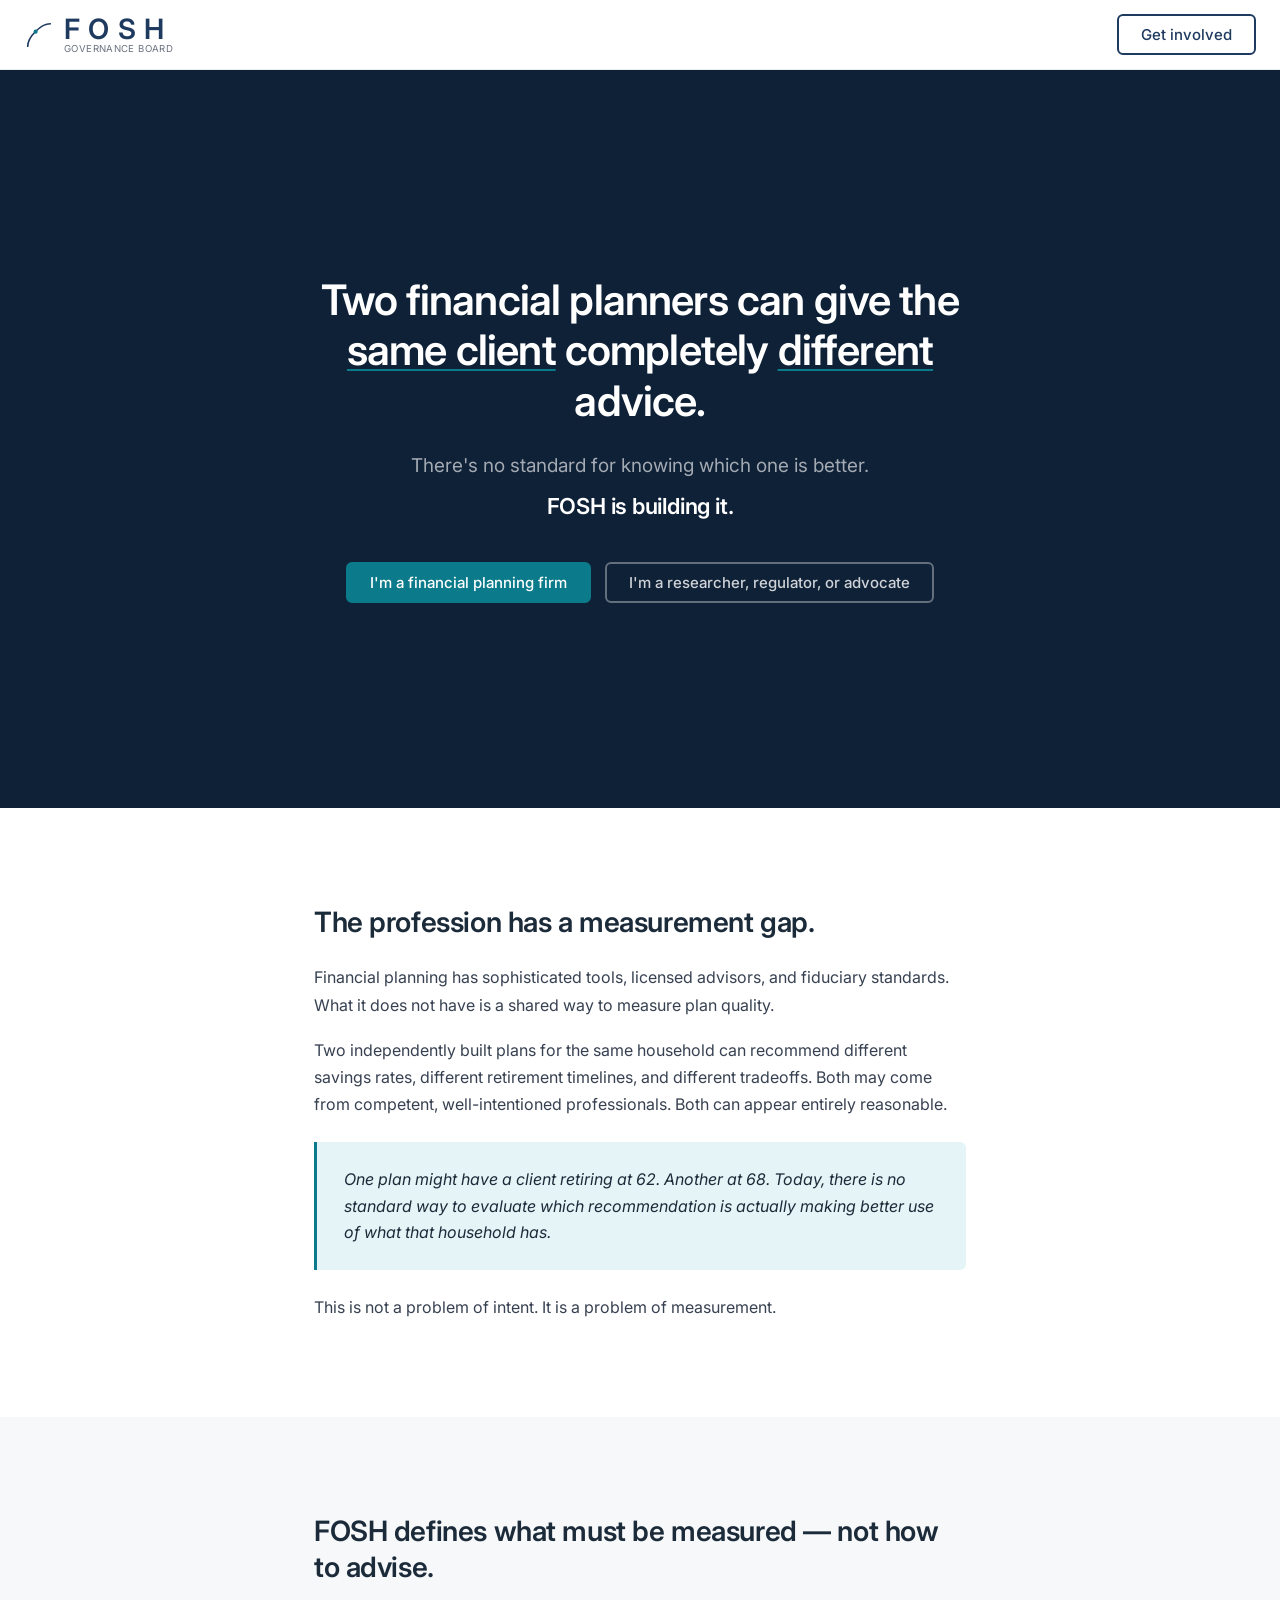
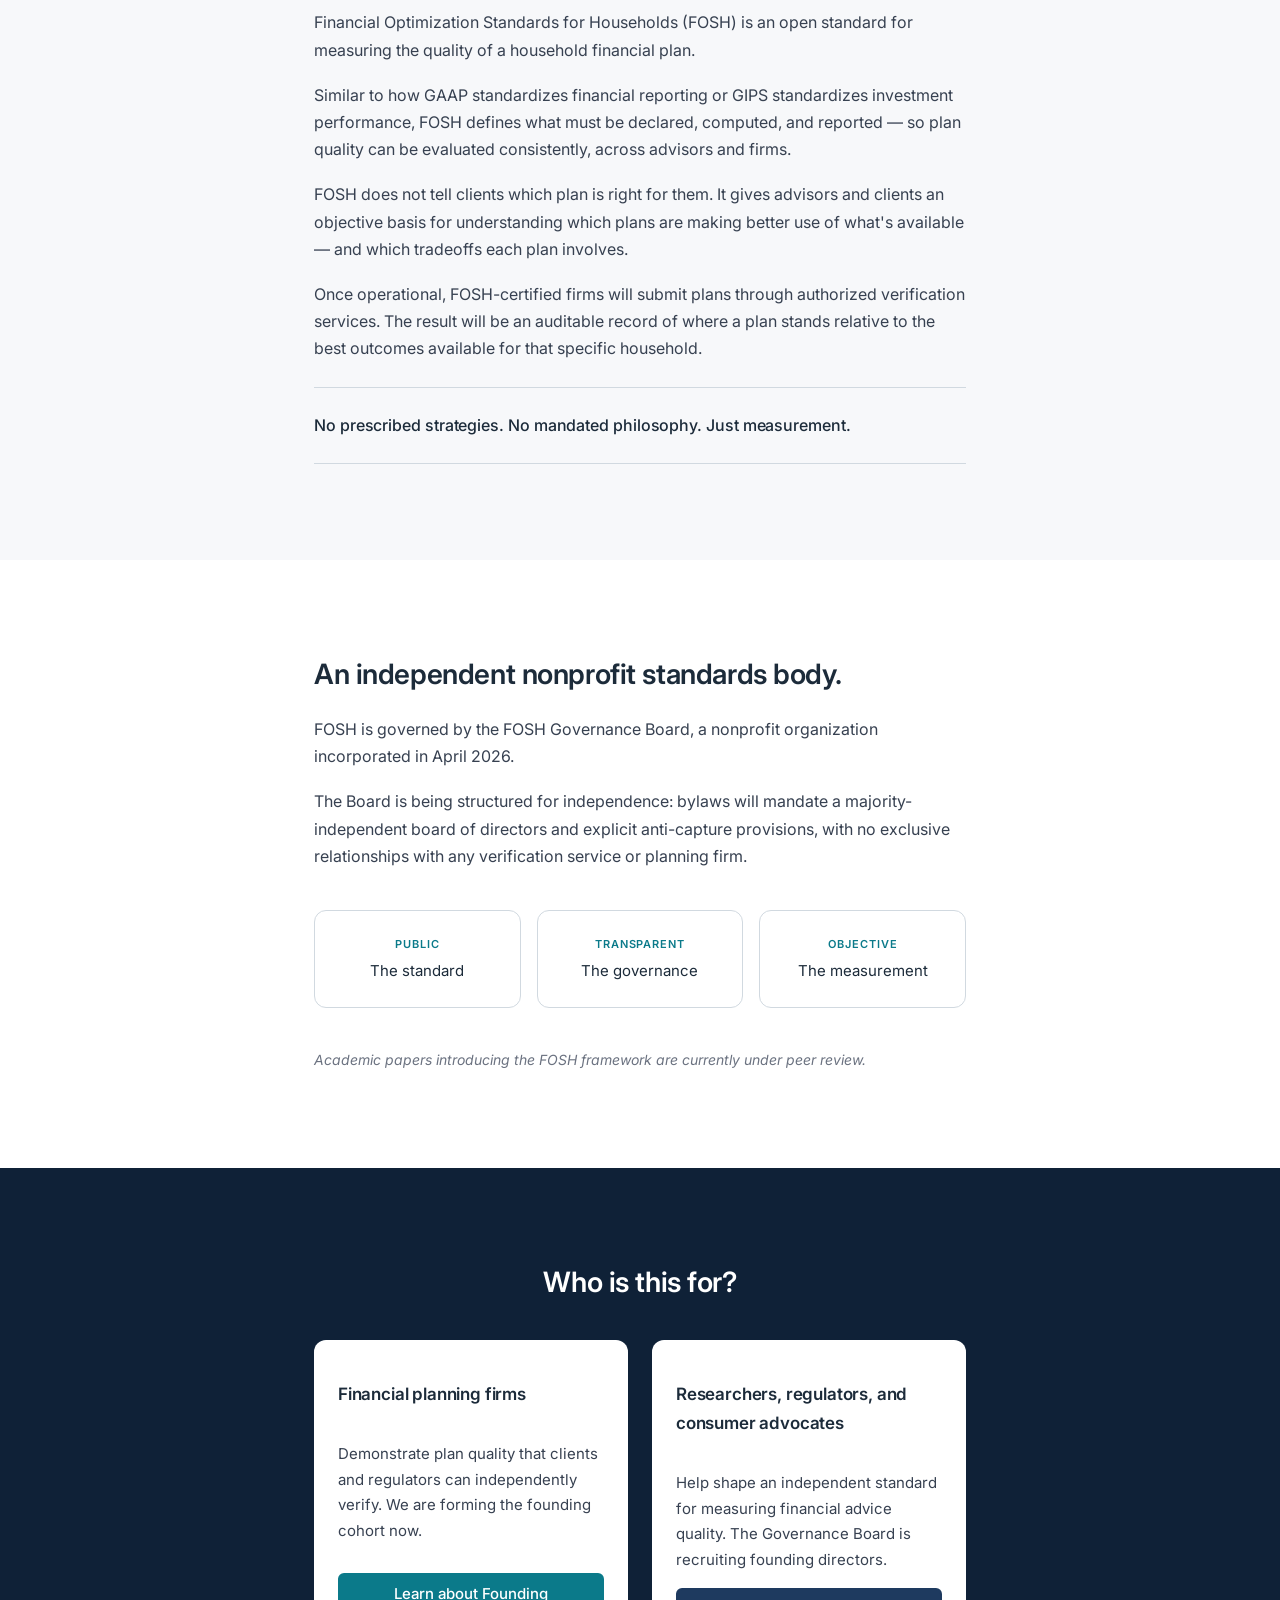
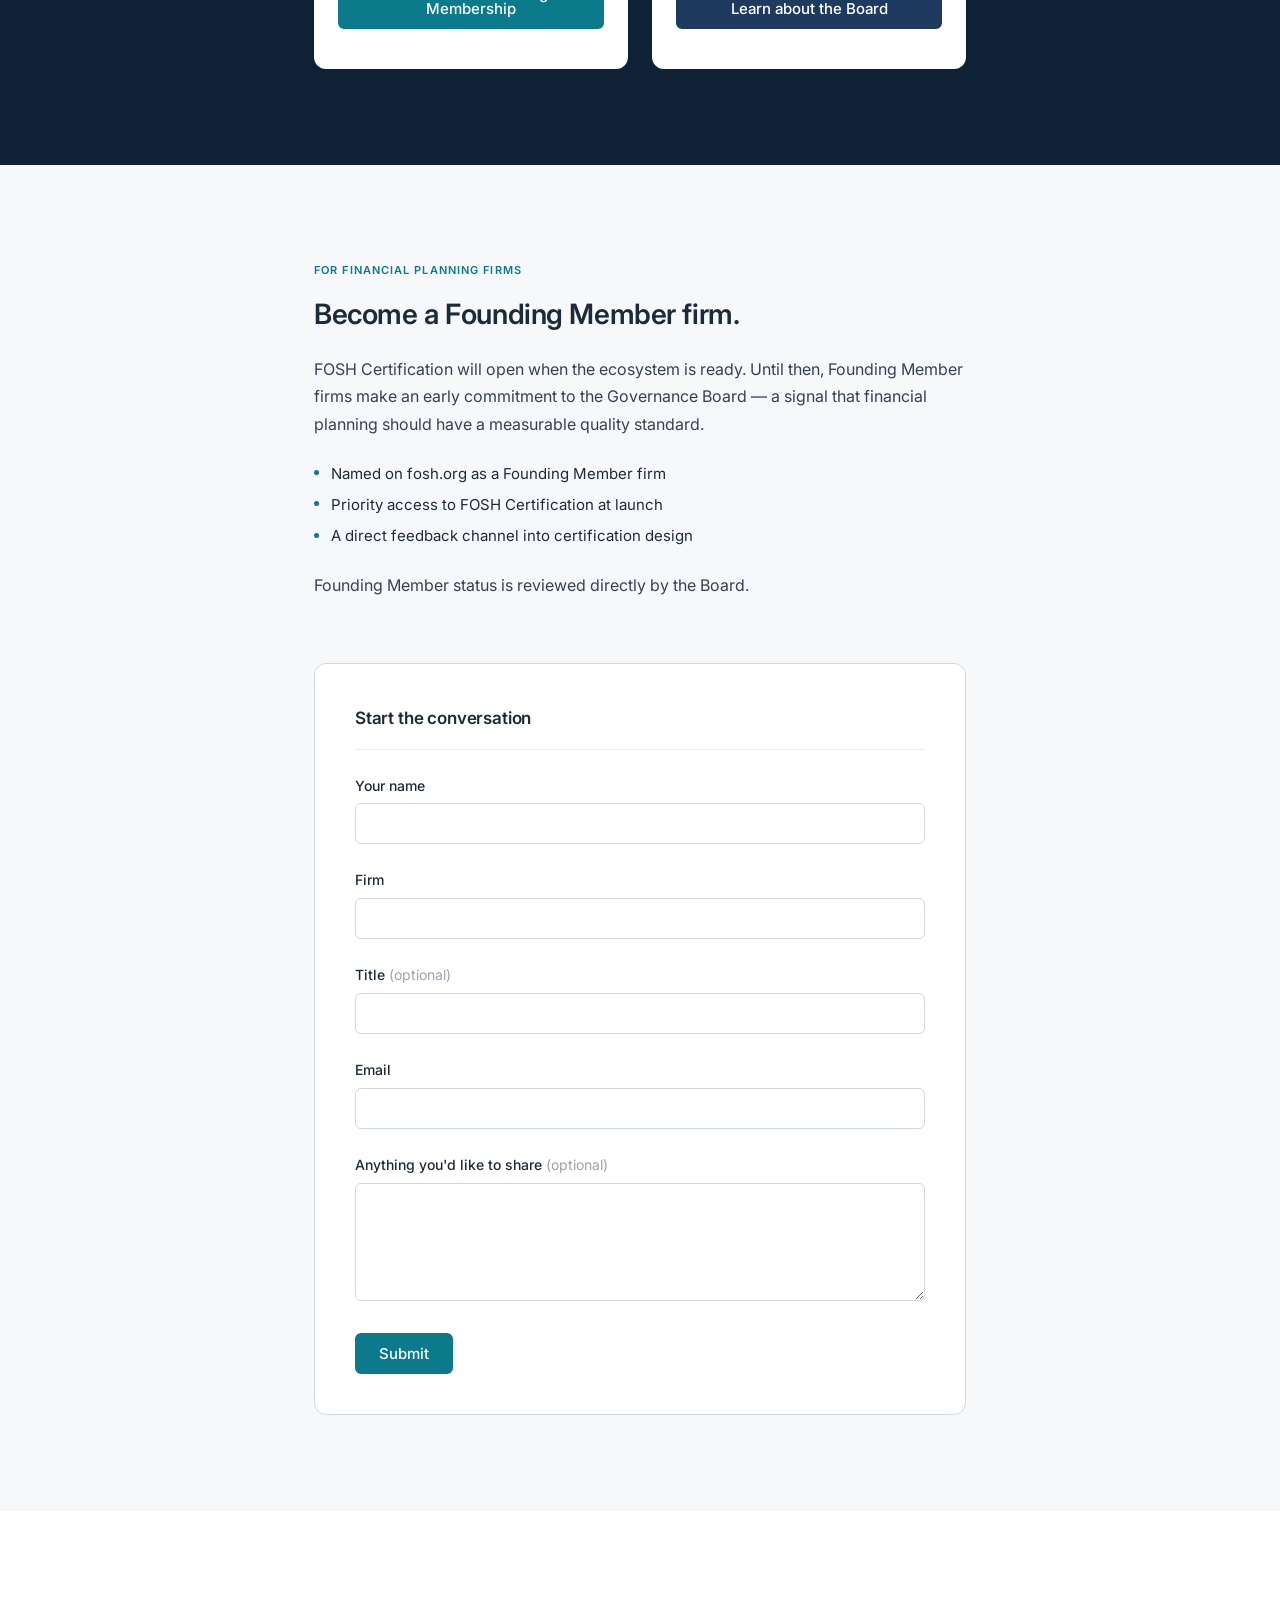
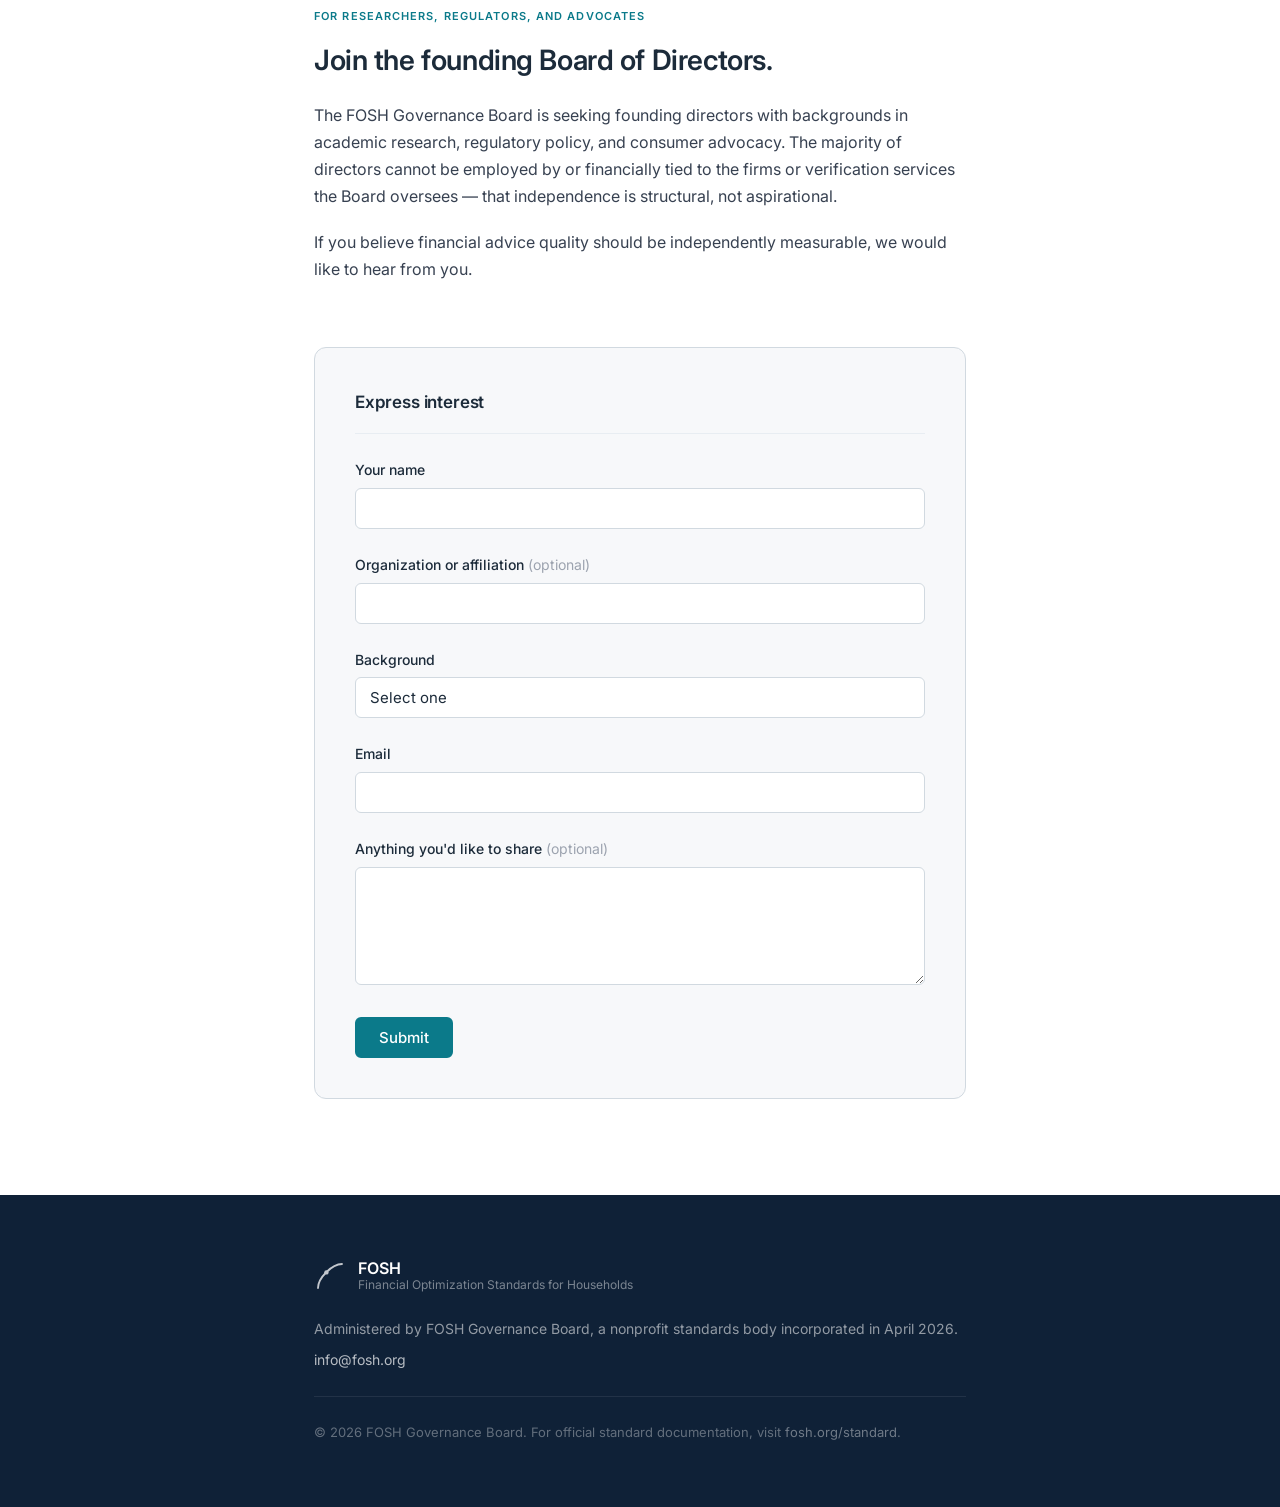
==== index.html @ d37c1824 "Initial commit — fosh.org site (homepage, thanks page, styles, logo)" ====
<!DOCTYPE html>
<html lang="en">
<head>
  <meta charset="UTF-8">
  <meta name="viewport" content="width=device-width, initial-scale=1.0">
  <title>FOSH — Financial Optimization Standards for Households</title>
  <meta name="description" content="FOSH is an open standard for measuring the quality of household financial plans. An independent nonprofit standards body, formed in 2026.">
  <link rel="icon" type="image/svg+xml" href="favicon.svg">
  <link rel="preconnect" href="https://fonts.googleapis.com">
  <link rel="preconnect" href="https://fonts.gstatic.com" crossorigin>
  <link href="https://fonts.googleapis.com/css2?family=Inter:wght@400;500;600&display=swap" rel="stylesheet">
  <link rel="stylesheet" href="style.css">
</head>
<body>

  <!-- NAV -->
  <nav>
    <a href="#" class="nav-logo">
      <img src="logo.svg" alt="FOSH" class="nav-logo-mark">
      <div class="nav-logo-text">
        <span class="nav-logo-name">FOSH</span>
        <span class="nav-logo-sub">Governance Board</span>
      </div>
    </a>
    <a href="#paths" class="btn btn-outline">Get involved</a>
  </nav>

  <!-- HERO -->
  <section id="hero">
    <div class="container">
      <h1>Two financial planners can give the <span class="hero-em">same client</span> completely <span class="hero-em">different</span> advice.</h1>
      <p class="hero-sub">There's no standard for knowing which one is better.</p>
      <p class="hero-tagline">FOSH is building it.</p>
      <div class="hero-ctas">
        <a href="#founding-firms" class="btn btn-primary">I'm a financial planning firm</a>
        <a href="#founding-board" class="btn btn-ghost">I'm a researcher, regulator, or advocate</a>
      </div>
    </div>
  </section>

  <!-- THE PROBLEM -->
  <section id="problem">
    <div class="container">
      <h2>The profession has a measurement gap.</h2>
      <p>Financial planning has sophisticated tools, licensed advisors, and fiduciary standards. What it does not have is a shared way to measure plan quality.</p>
      <p>Two independently built plans for the same household can recommend different savings rates, different retirement timelines, and different tradeoffs. Both may come from competent, well-intentioned professionals. Both can appear entirely reasonable.</p>
      <blockquote>
        <p>One plan might have a client retiring at 62. Another at 68. Today, there is no standard way to evaluate which recommendation is actually making better use of what that household has.</p>
      </blockquote>
      <p>This is not a problem of intent. It is a problem of measurement.</p>
    </div>
  </section>

  <!-- THE STANDARD -->
  <section id="standard">
    <div class="container">
      <h2>FOSH defines what must be measured — not how to advise.</h2>
      <p>Financial Optimization Standards for Households (FOSH) is an open standard for measuring the quality of a household financial plan.</p>
      <p>Similar to how GAAP standardizes financial reporting or GIPS standardizes investment performance, FOSH defines what must be declared, computed, and reported — so plan quality can be evaluated consistently, across advisors and firms.</p>
      <p>FOSH does not tell clients which plan is right for them. It gives advisors and clients an objective basis for understanding which plans are making better use of what's available — and which tradeoffs each plan involves.</p>
      <p>Once operational, FOSH-certified firms will submit plans through authorized verification services. The result will be an auditable record of where a plan stands relative to the best outcomes available for that specific household.</p>
      <p class="emphasis-line">No prescribed strategies. No mandated philosophy. Just measurement.</p>
    </div>
  </section>

  <!-- THE GOVERNANCE BOARD -->
  <section id="governance">
    <div class="container">
      <h2>An independent nonprofit standards body.</h2>
      <p>FOSH is governed by the FOSH Governance Board, a nonprofit organization incorporated in April 2026.</p>
      <p>The Board is being structured for independence: bylaws will mandate a majority-independent board of directors and explicit anti-capture provisions, with no exclusive relationships with any verification service or planning firm.</p>
      <div class="three-up">
        <div class="pillar">
          <span class="pillar-label">Public</span>
          <p>The standard</p>
        </div>
        <div class="pillar">
          <span class="pillar-label">Transparent</span>
          <p>The governance</p>
        </div>
        <div class="pillar">
          <span class="pillar-label">Objective</span>
          <p>The measurement</p>
        </div>
      </div>
      <p class="footnote">Academic papers introducing the FOSH framework are currently under peer review.</p>
    </div>
  </section>

  <!-- WHO IS THIS FOR -->
  <section id="paths">
    <div class="container">
      <h2>Who is this for?</h2>
      <div class="two-paths">
        <div class="path-card">
          <h3>Financial planning firms</h3>
          <p>Demonstrate plan quality that clients and regulators can independently verify. We are forming the founding cohort now.</p>
          <a href="#founding-firms" class="btn btn-primary">Learn about Founding Membership</a>
        </div>
        <div class="path-card">
          <h3>Researchers, regulators, and consumer advocates</h3>
          <p>Help shape an independent standard for measuring financial advice quality. The Governance Board is recruiting founding directors.</p>
          <a href="#founding-board" class="btn btn-secondary">Learn about the Board</a>
        </div>
      </div>
    </div>
  </section>

  <!-- FOUNDING FIRMS -->
  <section id="founding-firms">
    <div class="container">
      <div class="section-label">For financial planning firms</div>
      <h2>Become a Founding Member firm.</h2>
      <p>FOSH Certification will open when the ecosystem is ready. Until then, Founding Member firms make an early commitment to the Governance Board — a signal that financial planning should have a measurable quality standard.</p>

      <div class="benefits-list">
        <div class="benefit">Named on fosh.org as a Founding Member firm</div>
        <div class="benefit">Priority access to FOSH Certification at launch</div>
        <div class="benefit">A direct feedback channel into certification design</div>
      </div>

      <p>Founding Member status is reviewed directly by the Board.</p>

      <div class="form-container">
        <h3>Start the conversation</h3>
        <form name="firm-interest" method="POST" action="/thanks.html" data-netlify="true">
          <input type="hidden" name="form-name" value="firm-interest">
          <div class="form-group">
            <label for="firm-name">Your name</label>
            <input type="text" id="firm-name" name="name" required autocomplete="name">
          </div>
          <div class="form-group">
            <label for="firm-firm">Firm</label>
            <input type="text" id="firm-firm" name="firm" required>
          </div>
          <div class="form-group">
            <label for="firm-title">Title <span class="optional">(optional)</span></label>
            <input type="text" id="firm-title" name="title" autocomplete="organization-title">
          </div>
          <div class="form-group">
            <label for="firm-email">Email</label>
            <input type="email" id="firm-email" name="email" required autocomplete="email">
          </div>
          <div class="form-group">
            <label for="firm-message">Anything you'd like to share <span class="optional">(optional)</span></label>
            <textarea id="firm-message" name="message" rows="4"></textarea>
          </div>
          <button type="submit" class="btn btn-primary">Submit</button>
        </form>
      </div>
    </div>
  </section>

  <!-- FOUNDING BOARD -->
  <section id="founding-board">
    <div class="container">
      <div class="section-label">For researchers, regulators, and advocates</div>
      <h2>Join the founding Board of Directors.</h2>
      <p>The FOSH Governance Board is seeking founding directors with backgrounds in academic research, regulatory policy, and consumer advocacy. The majority of directors cannot be employed by or financially tied to the firms or verification services the Board oversees — that independence is structural, not aspirational.</p>
      <p>If you believe financial advice quality should be independently measurable, we would like to hear from you.</p>

      <div class="form-container">
        <h3>Express interest</h3>
        <form name="board-interest" method="POST" action="/thanks.html" data-netlify="true">
          <input type="hidden" name="form-name" value="board-interest">
          <div class="form-group">
            <label for="board-name">Your name</label>
            <input type="text" id="board-name" name="name" required autocomplete="name">
          </div>
          <div class="form-group">
            <label for="board-org">Organization or affiliation <span class="optional">(optional)</span></label>
            <input type="text" id="board-org" name="organization" autocomplete="organization">
          </div>
          <div class="form-group">
            <label for="board-background">Background</label>
            <select id="board-background" name="background">
              <option value="">Select one</option>
              <option value="academic">Academic / researcher</option>
              <option value="regulator">Former regulator or policy</option>
              <option value="consumer">Consumer advocate</option>
              <option value="journalist">Financial journalist</option>
              <option value="other">Other</option>
            </select>
          </div>
          <div class="form-group">
            <label for="board-email">Email</label>
            <input type="email" id="board-email" name="email" required autocomplete="email">
          </div>
          <div class="form-group">
            <label for="board-message">Anything you'd like to share <span class="optional">(optional)</span></label>
            <textarea id="board-message" name="message" rows="4"></textarea>
          </div>
          <button type="submit" class="btn btn-primary">Submit</button>
        </form>
      </div>
    </div>
  </section>

  <!-- FOOTER -->
  <footer>
    <div class="container">
      <div class="footer-logo">
        <img src="logo.svg" alt="FOSH" class="footer-logo-mark">
        <div class="footer-logo-text">
          <span class="footer-logo-name">FOSH</span>
          <span class="footer-logo-sub">Financial Optimization Standards for Households</span>
        </div>
      </div>
      <p>Administered by FOSH Governance Board, a nonprofit standards body incorporated in April 2026.</p>
      <p><a href="mailto:info@fosh.org">info@fosh.org</a></p>
      <p class="footer-legal">
        © 2026 FOSH Governance Board.
        For official standard documentation, visit <a href="/standard">fosh.org/standard</a>.
      </p>
    </div>
  </footer>

</body>
</html>
---- style.css ----
/* =====================
   CUSTOM PROPERTIES
   ===================== */
:root {
  --navy:        #1E3A5F;
  --navy-dark:   #0F2137;
  --teal:        #0B7A8A;
  --teal-hover:  #096D7C;
  --teal-light:  #E5F4F6;
  --charcoal:    #1C2B3A;
  --body-text:   #374151;
  --muted:       #6B7280;
  --bg:          #F7F8FA;
  --bg-white:    #FFFFFF;
  --border:      #D1D9E0;
  --border-light:#E8EDF2;

  --font: 'Inter', -apple-system, BlinkMacSystemFont, 'Segoe UI', sans-serif;

  --space-xs:  0.5rem;
  --space-sm:  1rem;
  --space-md:  1.5rem;
  --space-lg:  2.5rem;
  --space-xl:  4rem;
  --space-2xl: 6rem;

  --container: 700px;
  --radius:    6px;
  --radius-lg: 12px;
}

/* =====================
   RESET & BASE
   ===================== */
*, *::before, *::after {
  box-sizing: border-box;
  margin: 0;
  padding: 0;
}

html {
  font-size: 16px;
  scroll-behavior: smooth;
}

body {
  font-family: var(--font);
  font-size: 1rem;
  line-height: 1.7;
  color: var(--body-text);
  background: var(--bg);
  -webkit-font-smoothing: antialiased;
}

a {
  color: var(--teal);
  text-decoration: none;
}
a:hover { text-decoration: underline; }

img { max-width: 100%; display: block; }

/* =====================
   CONTAINER
   ===================== */
.container {
  max-width: var(--container);
  margin: 0 auto;
  padding: 0 var(--space-md);
}

/* =====================
   TYPOGRAPHY
   ===================== */
h1 {
  font-size: clamp(1.75rem, 4vw, 2.625rem);
  font-weight: 600;
  line-height: 1.2;
  letter-spacing: -0.02em;
  color: inherit;
}

h2 {
  font-size: clamp(1.3rem, 3vw, 1.75rem);
  font-weight: 600;
  line-height: 1.3;
  letter-spacing: -0.015em;
  color: var(--charcoal);
  margin-bottom: var(--space-md);
}

h3 {
  font-size: 1.0625rem;
  font-weight: 600;
  letter-spacing: -0.01em;
  color: var(--charcoal);
  margin-bottom: var(--space-sm);
}

p {
  margin-bottom: 1.125rem;
  color: var(--body-text);
}
p:last-child { margin-bottom: 0; }

/* =====================
   BUTTONS
   ===================== */
.btn {
  display: inline-block;
  padding: 0.6875rem 1.375rem;
  font-family: var(--font);
  font-size: 0.9375rem;
  font-weight: 500;
  line-height: 1;
  border-radius: var(--radius);
  cursor: pointer;
  text-decoration: none;
  transition: background 0.15s ease, border-color 0.15s ease, color 0.15s ease;
  border: 2px solid transparent;
  white-space: nowrap;
}
.btn:hover { text-decoration: none; }

.btn-primary {
  background: var(--teal);
  color: #fff;
  border-color: var(--teal);
}
.btn-primary:hover {
  background: var(--teal-hover);
  border-color: var(--teal-hover);
}

.btn-secondary {
  background: var(--navy);
  color: #fff;
  border-color: var(--navy);
}
.btn-secondary:hover {
  background: #18304f;
  border-color: #18304f;
}

.btn-outline {
  background: transparent;
  color: var(--navy);
  border-color: var(--navy);
}
.btn-outline:hover {
  background: var(--navy);
  color: #fff;
}

.btn-ghost {
  background: transparent;
  color: rgba(255, 255, 255, 0.8);
  border-color: rgba(255, 255, 255, 0.35);
}
.btn-ghost:hover {
  background: rgba(255, 255, 255, 0.08);
  color: #fff;
  border-color: rgba(255, 255, 255, 0.6);
}

/* =====================
   NAV
   ===================== */
nav {
  position: sticky;
  top: 0;
  z-index: 100;
  display: flex;
  align-items: center;
  justify-content: space-between;
  padding: 0.875rem var(--space-md);
  background: var(--bg-white);
  border-bottom: 1px solid var(--border-light);
}

.nav-logo {
  display: flex;
  align-items: center;
  gap: 0.625rem;
  text-decoration: none;
}
.nav-logo:hover { text-decoration: none; }

.nav-logo-mark {
  height: 30px;
  width: 30px;
  flex-shrink: 0;
}

.nav-logo-text {
  display: flex;
  flex-direction: column;
  line-height: 1.15;
}

.nav-logo-name {
  font-size: 1.75rem;
  font-weight: 600;
  color: var(--navy);
  line-height: 1;
  letter-spacing: 0.3em;
}

.nav-logo-sub {
  font-size: 0.6rem;
  font-weight: 400;
  color: var(--muted);
  letter-spacing: 0.04em;
  text-transform: uppercase;
}

/* =====================
   SECTIONS
   ===================== */
section {
  padding: var(--space-2xl) 0;
}

/* =====================
   HERO
   ===================== */
#hero {
  background: var(--navy-dark);
  color: #fff;
  min-height: 82vh;
  display: flex;
  align-items: center;
  padding: var(--space-2xl) 0;
}

#hero .container {
  text-align: center;
}

#hero h1 {
  color: #fff;
  margin: 0 auto var(--space-md);
}

.hero-sub {
  font-size: clamp(1rem, 2vw, 1.1875rem);
  color: rgba(255, 255, 255, 0.62);
  margin-bottom: 0.625rem;
  line-height: 1.65;
}

/* Emphasis on key words in hero h1 */
#hero h1 .hero-em {
  font-style: normal;
  text-decoration: underline;
  text-decoration-color: var(--teal);
  text-decoration-thickness: 2px;
  text-underline-offset: 4px;
}

/* "FOSH is building it." — more prominent than sub */
.hero-tagline {
  font-size: clamp(1.125rem, 2.5vw, 1.375rem);
  font-weight: 600;
  color: #fff;
  letter-spacing: -0.01em;
  margin-bottom: var(--space-lg);
  line-height: 1.4;
}

.hero-ctas {
  display: flex;
  gap: 0.875rem;
  justify-content: center;
  flex-wrap: wrap;
}

/* =====================
   THE PROBLEM
   ===================== */
#problem {
  background: var(--bg-white);
}

#problem blockquote {
  margin: var(--space-md) 0;
  padding: var(--space-md) var(--space-md) var(--space-md) calc(var(--space-md) + 3px);
  border-left: 3px solid var(--teal);
  background: var(--teal-light);
  border-radius: 0 var(--radius) var(--radius) 0;
  font-style: italic;
  color: var(--charcoal);
  line-height: 1.65;
}

#problem blockquote p {
  margin-bottom: 0;
  color: var(--charcoal);
}

/* =====================
   THE STANDARD
   ===================== */
#standard {
  background: var(--bg);
}

.emphasis-line {
  font-size: 1rem;
  font-weight: 500;
  color: var(--charcoal);
  letter-spacing: -0.005em;
  padding: var(--space-md) 0;
  border-top: 1px solid var(--border);
  border-bottom: 1px solid var(--border);
  margin-top: var(--space-md);
}

/* =====================
   GOVERNANCE
   ===================== */
#governance {
  background: var(--bg-white);
}

.three-up {
  display: grid;
  grid-template-columns: repeat(3, 1fr);
  gap: var(--space-sm);
  margin: var(--space-lg) 0;
}

.pillar {
  text-align: center;
  padding: var(--space-md) var(--space-sm);
  border: 1px solid var(--border);
  border-radius: var(--radius-lg);
}

.pillar-label {
  display: block;
  font-size: 0.6875rem;
  font-weight: 600;
  text-transform: uppercase;
  letter-spacing: 0.09em;
  color: var(--teal);
  margin-bottom: 0.25rem;
}

.pillar p {
  font-size: 0.9375rem;
  color: var(--charcoal);
  margin-bottom: 0;
}

.footnote {
  font-size: 0.875rem;
  color: var(--muted);
  font-style: italic;
}

/* =====================
   PATHS
   ===================== */
#paths {
  background: var(--navy-dark);
  padding: var(--space-2xl) 0;
}

#paths h2 {
  color: #fff;
  text-align: center;
}

.two-paths {
  display: grid;
  grid-template-columns: 1fr 1fr;
  gap: var(--space-md);
  margin-top: var(--space-lg);
}

.path-card {
  padding: var(--space-lg) var(--space-md);
  border-radius: var(--radius-lg);
  background: var(--bg-white);
  display: flex;
  flex-direction: column;
  gap: var(--space-sm);
  min-width: 0; /* prevent grid blowout from button text */
}

.path-card p {
  flex: 1;
  margin-bottom: 0;
  font-size: 0.9375rem;
}

/* Full-width buttons in path cards — equal card widths, consistent look */
.path-card .btn {
  width: 100%;
  text-align: center;
  white-space: normal;
}

/* =====================
   FOUNDING FIRMS
   ===================== */
#founding-firms {
  background: var(--bg);
}

.section-label {
  font-size: 0.6875rem;
  font-weight: 600;
  text-transform: uppercase;
  letter-spacing: 0.1em;
  color: var(--teal);
  margin-bottom: var(--space-sm);
}

.benefits-list {
  margin: var(--space-md) 0;
  display: flex;
  flex-direction: column;
  gap: 0.5rem;
}

.benefit {
  display: flex;
  align-items: flex-start;
  gap: 0.75rem;
  color: var(--charcoal);
  font-size: 0.9375rem;
  line-height: 1.55;
}

.benefit::before {
  content: '';
  display: block;
  width: 5px;
  height: 5px;
  border-radius: 50%;
  background: var(--teal);
  margin-top: 0.55em;
  flex-shrink: 0;
}

.pledge-callout {
  margin: var(--space-md) 0;
  padding: var(--space-md) var(--space-lg);
  background: var(--navy-dark);
  color: #fff;
  border-radius: var(--radius-lg);
  display: flex;
  align-items: baseline;
  gap: var(--space-md);
  flex-wrap: wrap;
}

.pledge-amount {
  font-size: 1rem;
  color: #fff;
}

.pledge-amount strong {
  color: #fff;
  font-weight: 600;
}

.pledge-note {
  font-size: 0.875rem;
  color: rgba(255, 255, 255, 0.55);
}

/* =====================
   FOUNDING BOARD
   ===================== */
#founding-board {
  background: var(--bg-white);
}

/* =====================
   FORMS
   ===================== */
.form-container {
  margin-top: var(--space-xl);
  padding: var(--space-lg);
  background: var(--bg-white);
  border: 1px solid var(--border);
  border-radius: var(--radius-lg);
}

#founding-board .form-container {
  background: var(--bg);
}

.form-container h3 {
  margin-bottom: var(--space-md);
  padding-bottom: var(--space-sm);
  border-bottom: 1px solid var(--border-light);
}

.form-group {
  margin-bottom: var(--space-md);
}

label {
  display: block;
  font-size: 0.875rem;
  font-weight: 500;
  color: var(--charcoal);
  margin-bottom: 0.375rem;
}

.optional {
  font-weight: 400;
  color: #9CA3AF;
}

input[type="text"],
input[type="email"],
textarea,
select {
  width: 100%;
  padding: 0.625rem 0.875rem;
  font-family: var(--font);
  font-size: 0.9375rem;
  color: var(--charcoal);
  background: var(--bg-white);
  border: 1px solid var(--border);
  border-radius: var(--radius);
  transition: border-color 0.15s ease, box-shadow 0.15s ease;
  appearance: none;
  -webkit-appearance: none;
}

#founding-board input[type="text"],
#founding-board input[type="email"],
#founding-board textarea,
#founding-board select {
  background: var(--bg-white);
}

input:focus,
textarea:focus,
select:focus {
  outline: none;
  border-color: var(--teal);
  box-shadow: 0 0 0 3px rgba(11, 122, 138, 0.1);
}

textarea {
  resize: vertical;
  min-height: 96px;
  line-height: 1.6;
}

select {
  background-image: url("data:image/svg+xml,%3Csvg xmlns='http://www.w3.org/2000/svg' width='12' height='8' viewBox='0 0 12 8'%3E%3Cpath d='M1 1l5 5 5-5' stroke='%236B7280' stroke-width='1.5' fill='none' stroke-linecap='round' stroke-linejoin='round'/%3E%3C/svg%3E");
  background-repeat: no-repeat;
  background-position: right 0.875rem center;
  padding-right: 2.5rem;
  cursor: pointer;
}

/* =====================
   FOOTER
   ===================== */
footer {
  background: var(--navy-dark);
  padding: var(--space-xl) 0;
}

.footer-logo {
  display: flex;
  align-items: center;
  gap: 0.75rem;
  margin-bottom: var(--space-md);
}

.footer-logo-mark {
  height: 32px;
  width: 32px;
  flex-shrink: 0;
  filter: brightness(0) invert(1);
  opacity: 0.75;
}

.footer-logo-text {
  display: flex;
  flex-direction: column;
  line-height: 1.2;
}

.footer-logo-name {
  font-size: 1rem;
  font-weight: 600;
  color: #fff;
}

.footer-logo-sub {
  font-size: 0.75rem;
  color: rgba(255, 255, 255, 0.45);
}

footer p {
  font-size: 0.875rem;
  color: rgba(255, 255, 255, 0.55);
  margin-bottom: 0.5rem;
}

footer a {
  color: rgba(255, 255, 255, 0.7);
}
footer a:hover { color: #fff; text-decoration: underline; }

.footer-legal {
  margin-top: var(--space-md) !important;
  font-size: 0.8125rem !important;
  color: rgba(255, 255, 255, 0.35) !important;
  border-top: 1px solid rgba(255, 255, 255, 0.08);
  padding-top: var(--space-md);
}

.footer-legal a {
  color: rgba(255, 255, 255, 0.4);
}

/* =====================
   RESPONSIVE
   ===================== */
@media (max-width: 640px) {
  nav {
    padding: 0.875rem var(--space-sm);
  }

  .nav-logo-sub {
    display: none;
  }

  #hero {
    min-height: 75vh;
    padding: var(--space-xl) 0;
  }

  .hero-ctas {
    flex-direction: column;
    align-items: stretch;
  }

  .hero-ctas .btn {
    text-align: center;
  }

  .three-up {
    grid-template-columns: 1fr;
    gap: var(--space-xs);
  }

  .two-paths {
    grid-template-columns: 1fr;
  }

  .pledge-callout {
    flex-direction: column;
    gap: var(--space-xs);
    padding: var(--space-md);
  }

  .form-container {
    padding: var(--space-md);
  }

  section {
    padding: var(--space-xl) 0;
  }
}
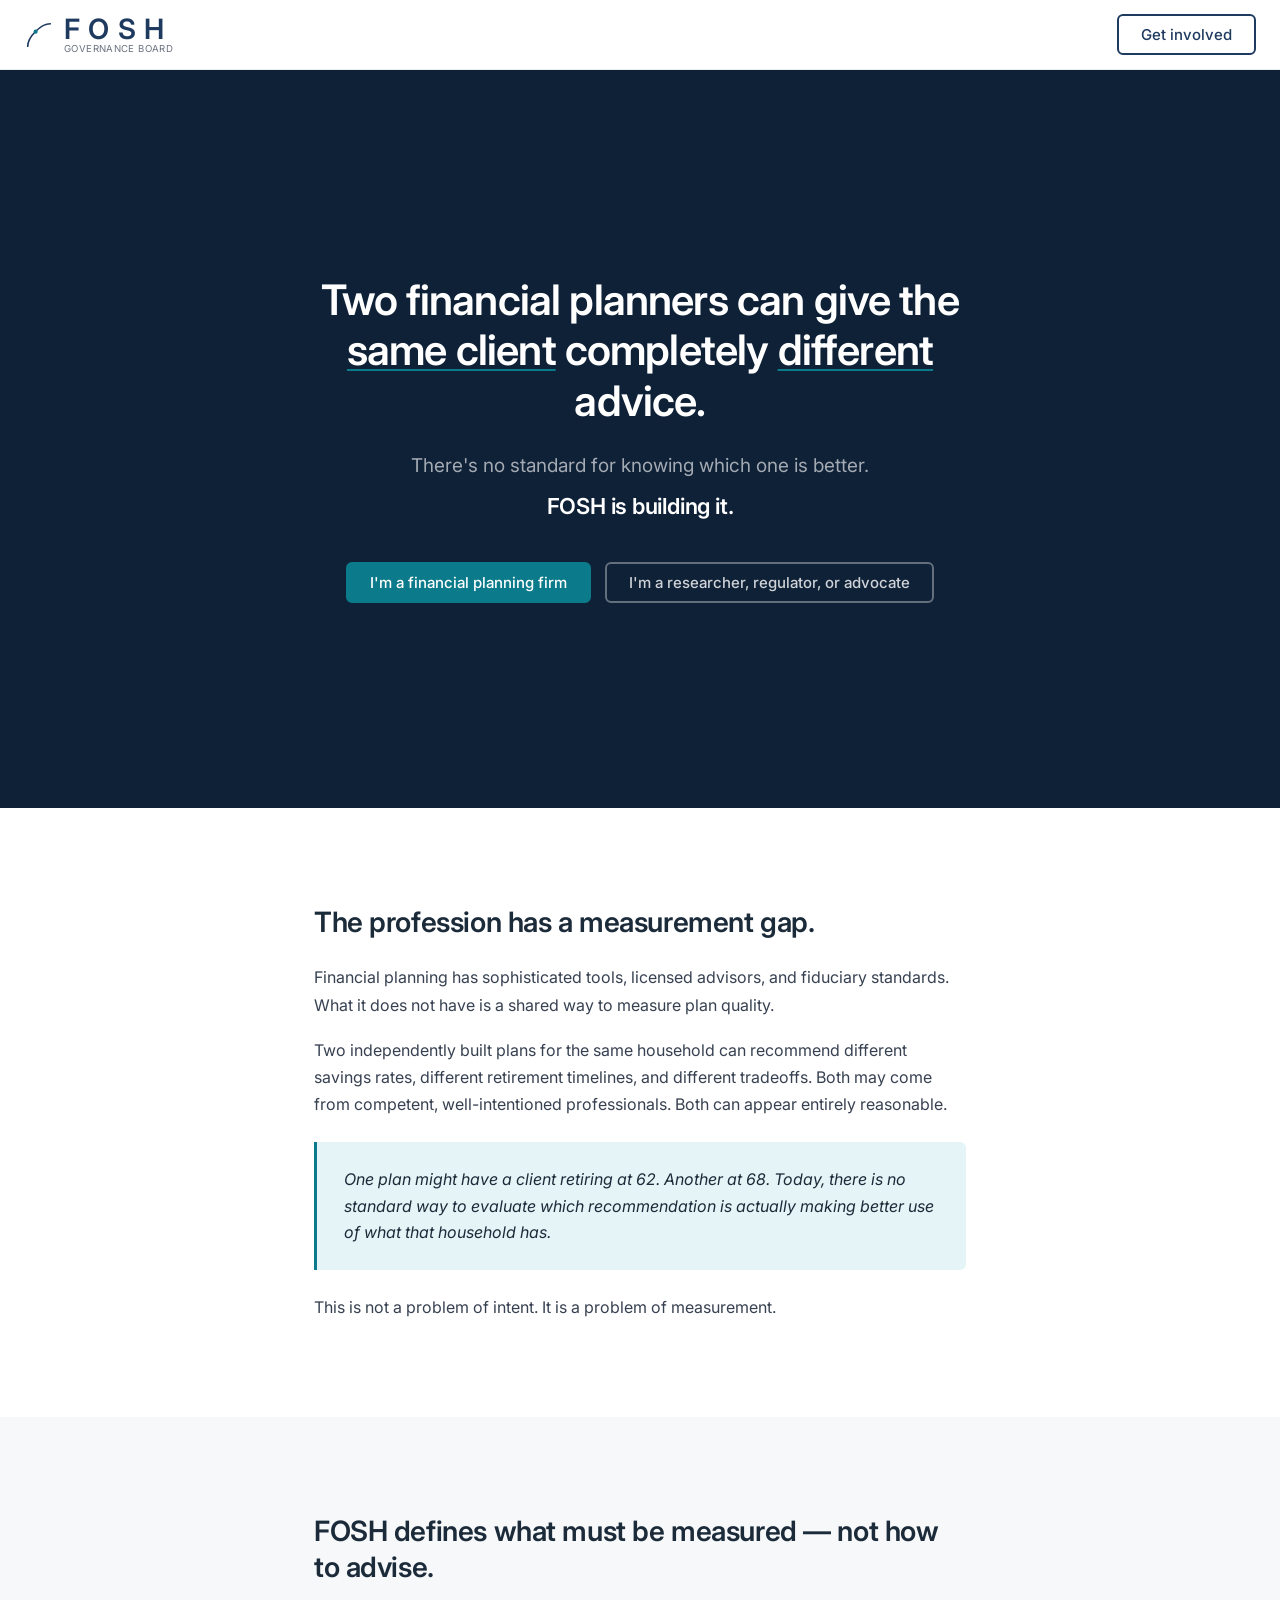
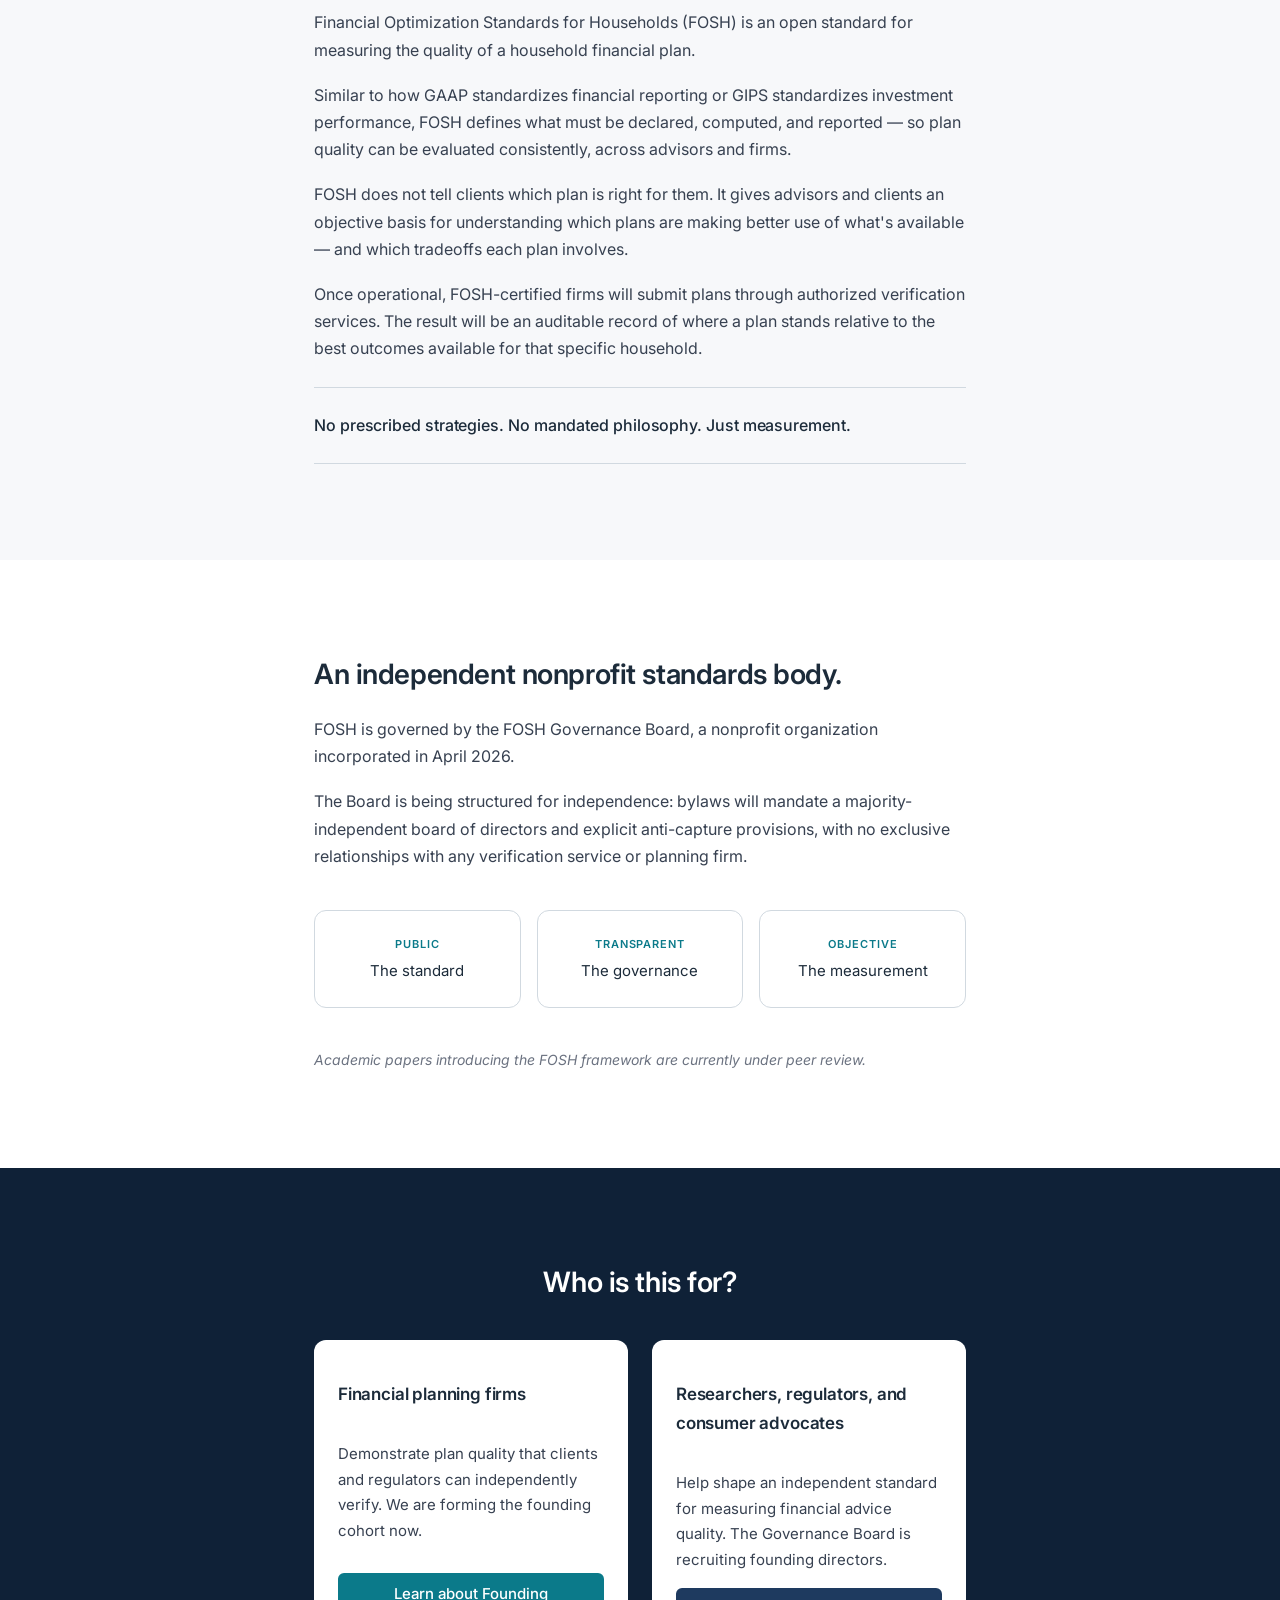
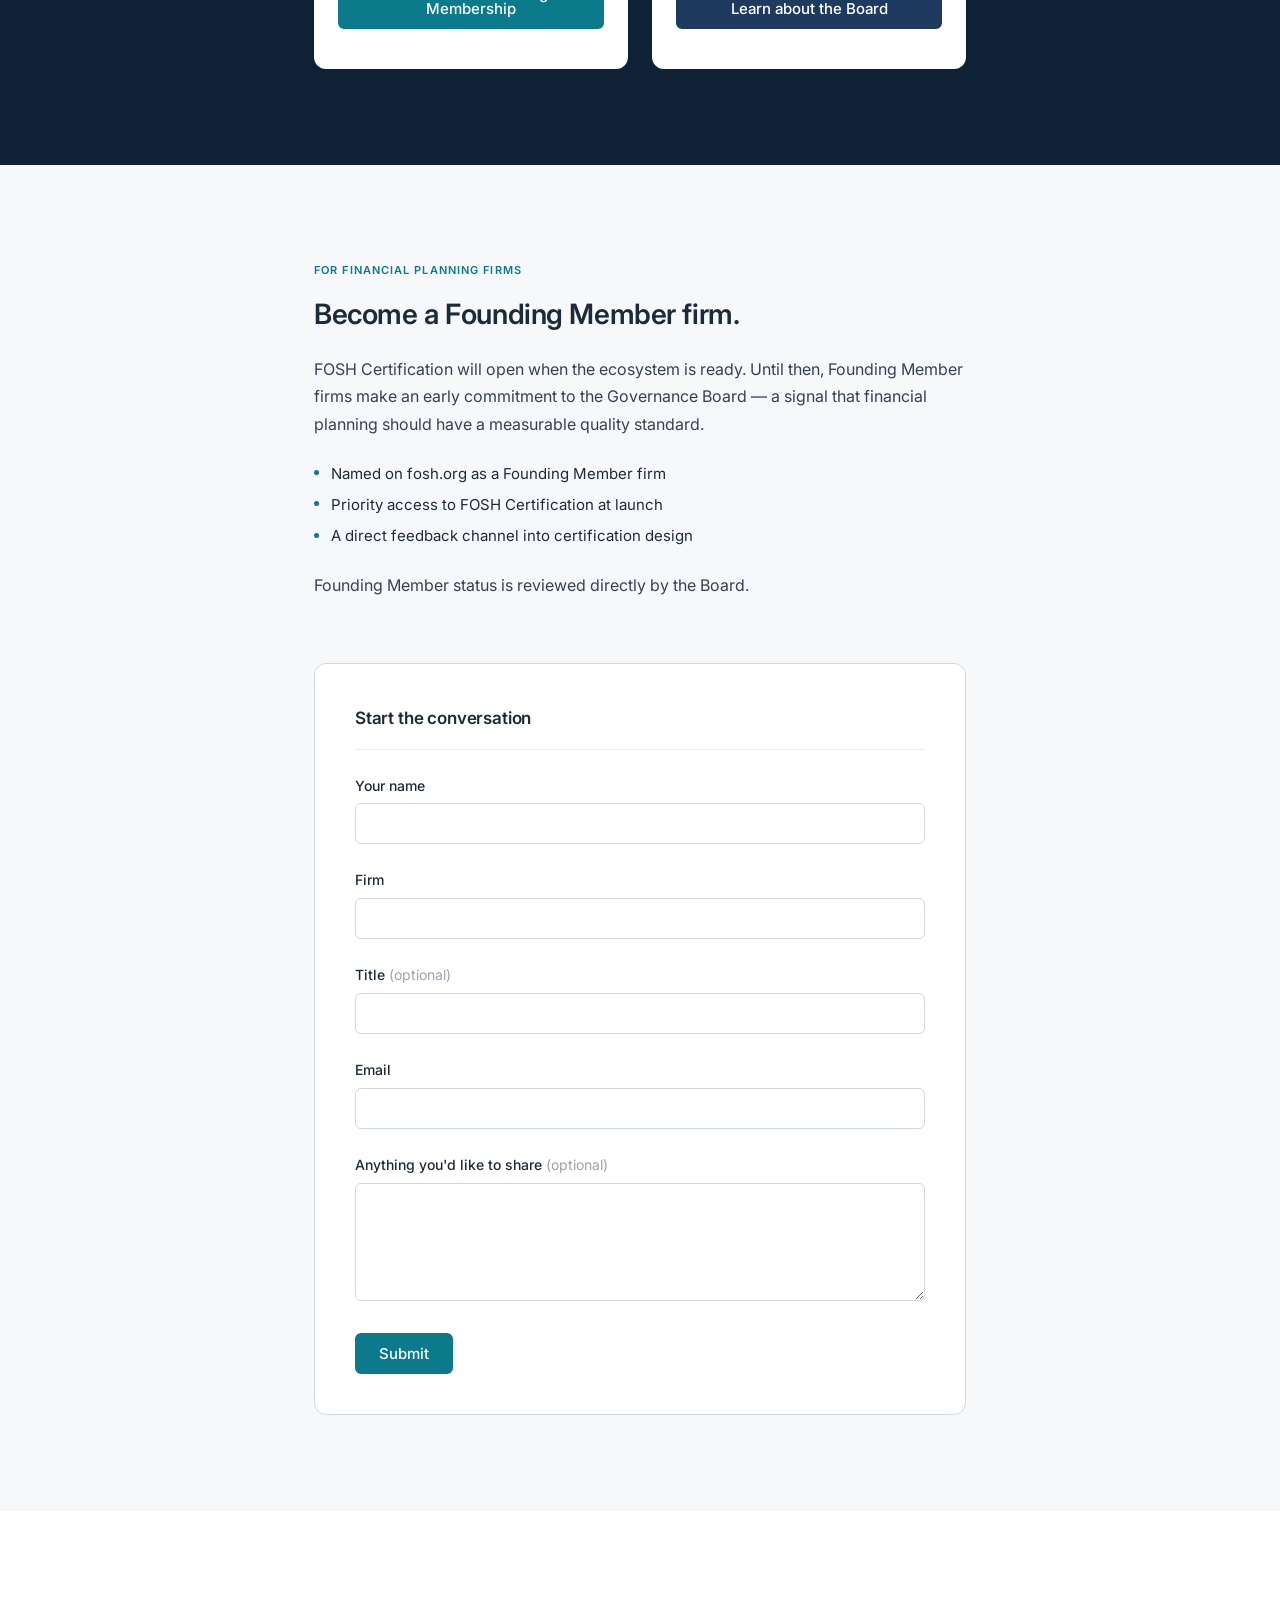
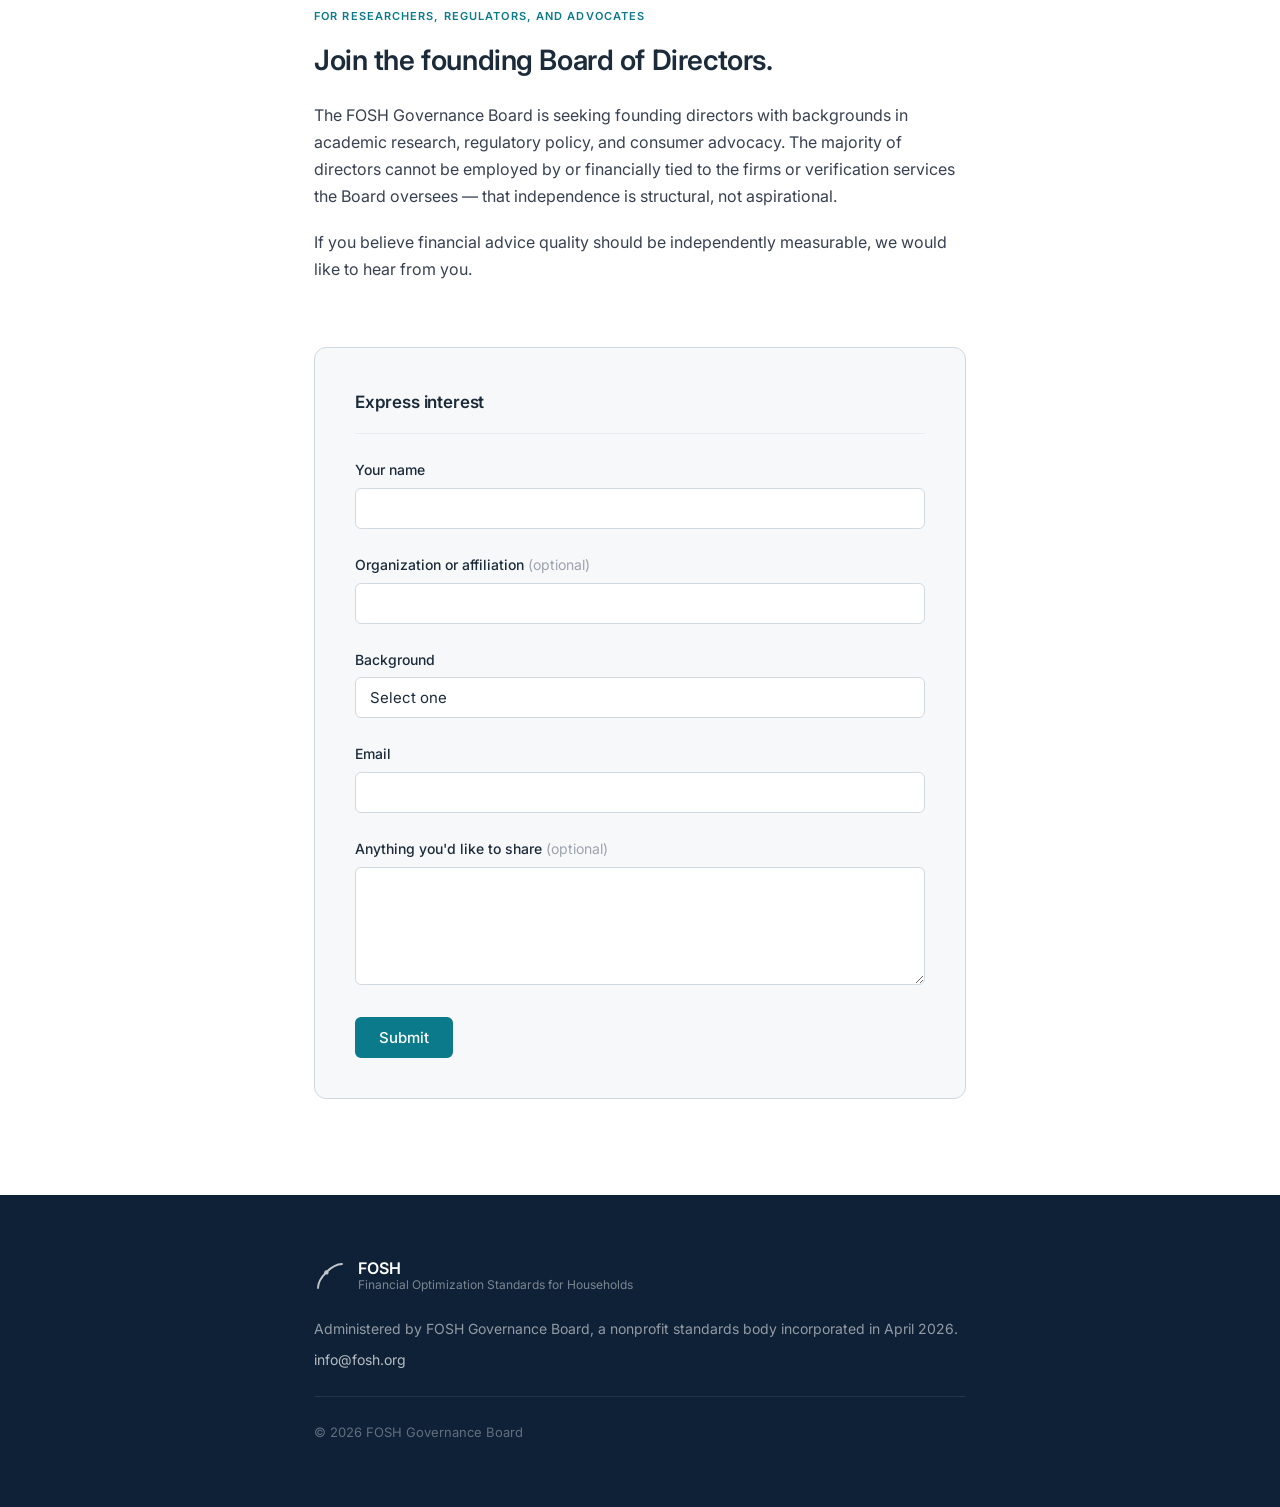
==== commit 3a9bb3b8: "Remove placeholder /standard link from footer" ====
--- a/index.html
+++ b/index.html
@@ -208,10 +208,7 @@
       </div>
       <p>Administered by FOSH Governance Board, a nonprofit standards body incorporated in April 2026.</p>
       <p><a href="mailto:info@fosh.org">info@fosh.org</a></p>
-      <p class="footer-legal">
-        © 2026 FOSH Governance Board.
-        For official standard documentation, visit <a href="/standard">fosh.org/standard</a>.
-      </p>
+      <p class="footer-legal">© 2026 FOSH Governance Board</p>
     </div>
   </footer>
 
